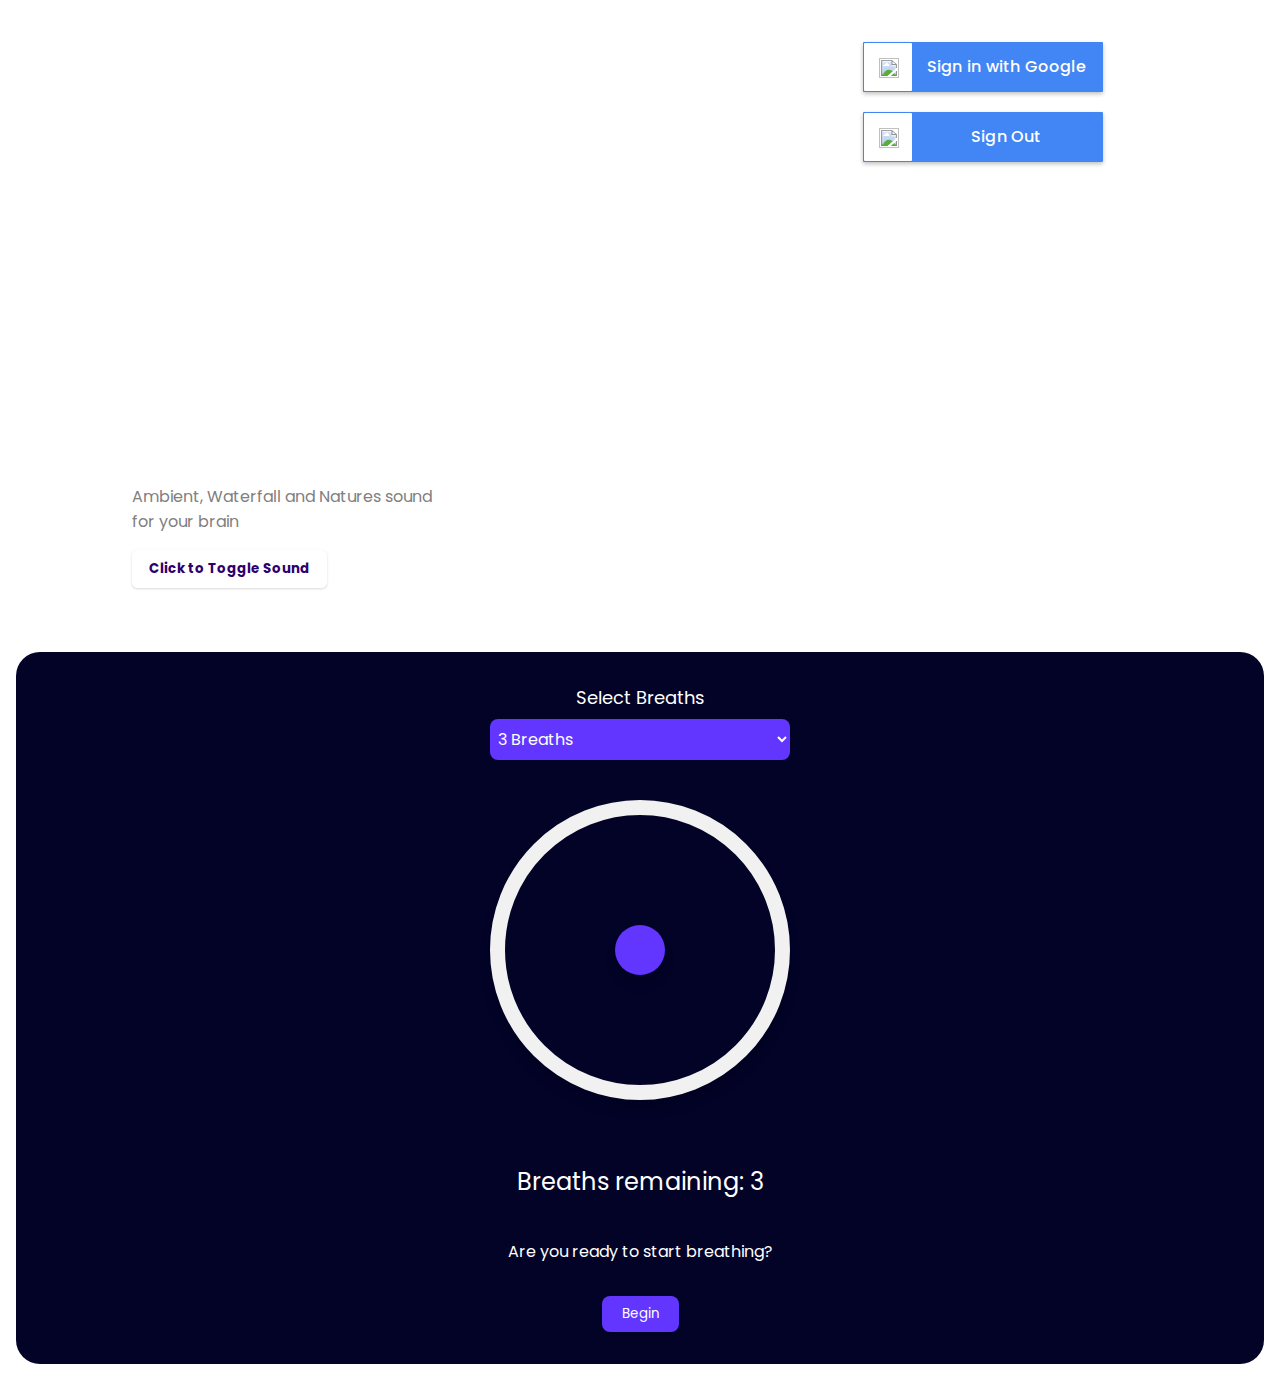
==== index.html @ 90b3713b "Second Page created" ====
<!DOCTYPE html>
<html lang="en">
  <head>
    <meta charset="UTF-8" />
    <meta http-equiv="X-UA-Compatible" content="IE=edge" />
    <meta name="viewport" content="width=device-width, initial-scale=1.0" />
    <meta
      name="description"
      content="Ambient, Waterfall and Natures sound for your brain"
    />
    <title>Breathe</title>
    <link rel="stylesheet" href="app/styles/style.css" />
    <link rel="icon" href="assets/icons/icon.svg" />
    <link rel="manifest" href="manifest.json" />
    <meta name="theme-color" content="#0f0f3a" />
    <link rel="apple-touch-icon" href="assets/icons/icon.svg" />
    <script src="https://www.gstatic.com/firebasejs/8.10.0/firebase-app.js"></script>
    <script src="https://www.gstatic.com/firebasejs/8.10.0/firebase-analytics.js"></script>
    <script src="https://www.gstatic.com/firebasejs/8.10.0/firebase-auth.js"></script>
    <script>
      // Your web app's Firebase configuration
      // For Firebase JS SDK v7.20.0 and later, measurementId is optional
      var firebaseConfig = {
        apiKey: "AIzaSyBHoeSOfB8GArspz6Lk-iRymyJ_fYIL01A",
        authDomain: "breathe-926c8.firebaseapp.com",
        projectId: "breathe-926c8",
        storageBucket: "breathe-926c8.appspot.com",
        messagingSenderId: "638220003925",
        appId: "1:638220003925:web:3ef1ab0aae4abaedb802dc",
        measurementId: "G-1J683N2RDG",
      };
      // Initialize Firebase
      firebase.initializeApp(firebaseConfig);
      firebase.analytics();
    </script>
  </head>
  <body>
    <section id="vanta-canvas-1"></section>
    <header>
      <nav>
        <ul>
          <div class="nav-logo">
            <li>
              <a href="index.html">
                <img id="logo-img" src="assets/icons/icon.svg" alt="" />
                <span id="logo"> Breathe </span>
              </a>
            </li>
          </div>
          <div class="nav-main" id="nav-main">
            <li><a href="index.html">Home</a></li>
            <li><a href="#">Download Web App</a></li>
            <li><a href="#">About</a></li>
          </div>
          <div class="nav-button" id="nav-button">
            <li>
              <div id="whenSignedIn" class="g-sign-in-button auth">
                <div class="content-wrapper" id="signInbtn">
                  <div class="logo-wrapper">
                    <img
                      src="https://developers.google.com/identity/images/g-logo.png"
                    />
                  </div>
                  <span class="text-container">
                    <span>Sign in with Google</span>
                  </span>
                </div>
              </div>
            </li>
            <li>
              <div id="whenSignedOut" class="g-sign-in-button">
                <div class="content-wrapper" id="signOutbtn">
                  <div class="logo-wrapper">
                    <img
                      src="https://developers.google.com/identity/images/g-logo.png"
                    />
                  </div>
                  <span class="text-container">
                    <span>Sign Out</span>
                  </span>
                </div>
              </div>
            </li>
          </div>
          <div class="nav-mobile">
            <li>
              <a href="javascript:void(0);" id="mobile"
                ><img
                  src="assets/icons/hamburger.svg"
                  id="nav-img"
                  alt="hamburger"
              /></a>
            </li>
          </div>
        </ul>
      </nav>
      <section class="hero-title" id="hero-title">
        <h1>Keep Calm and be in harmony with Breathe</h1>
        <p>Ambient, Waterfall and Natures sound for your brain</p>
          <button
            id="button1"
            type="button"
            onclick="javascript:toggleSound();"
          >
            Click to Toggle Sound
          </button>
          
        <audio id="audio" src="" loop>
        </audio>
      </section>
    </header>
    <main id="main">
      <p id='userWelcome'>  </p>
      <section class="main-breathe">
        <div class="input">
      <label>Select Breaths</label>
      <select class="breath-input">
        <option value="3">3 Breaths</option>
        <option value="5">5 Breaths</option>
        <option value="7">7 Breaths</option>
      </select>
    </div>
    <div class="circle-wrap">
      <div class="circle-outline"></div>
      <div class="circle-progress"></div>
    </div>
    <p class="breaths">Breaths remaining: <span class="breaths-text">3</span></p>
    <p class="instructions">Are you ready to start breathing?</p>
    <button class="start">Begin</button>
      </section>
    </main>
    <script src="app/js/app.js"></script>

    <script src="https://cdn.jsdelivr.net/npm/three@0.131.3/build/three.min.js"></script>
    <script
      src="https://cdnjs.cloudflare.com/ajax/libs/vanta/0.5.21/vanta.halo.min.js"
      integrity="sha512-gPRGPaui476r3yjwnkPfJbQYj3PF+1Mg4NLXyBbIaI7KRAGH8oypZnC0PeZ5JpgbaOO20IpVCiGCS3VYinjkqg=="
      crossorigin="anonymous"
      referrerpolicy="no-referrer"
    ></script>
    <script src="three.r119.min.js"></script>
    <script src="vanta.halo.min.js"></script>
    <script src="app/js/auth.js"></script>
    <script>
      function myFunction(x) {
        if (x.matches) {
          // If media query matches
          document.body.style.backgroundColor = VANTA.HALO({
            el: "#vanta-canvas-1",
            mouseControls: true,
            touchControls: true,
            gyroControls: true,
            minHeight: 200.0,
            minWidth: 200.0,
            baseColor: 0x3a3aff,
            backgroundColor: 0xf0f3a,
            amplitudeFactor: 0.25,
            xOffset: 0,
            yOffset: -0.25,
            size: 0.85,
          });
        } else {
          document.body.style.backgroundColor = VANTA.HALO({
            el: "#vanta-canvas-1",
            mouseControls: true,
            touchControls: true,
            gyroControls: true,
            minHeight: 200.0,
            minWidth: 200.0,
            baseColor: 0x3a3aff,
            backgroundColor: 0xf0f3a,
            amplitudeFactor: 0.25,
            xOffset: 0.28,
            size: 0.85,
          });
        }
      }

      var x = window.matchMedia("(max-width: 700px)");
      myFunction(x); // Call listener function at run time
      x.addListener(myFunction); // Attach listener function on state changes
    </script>
    <script>
      if ("serviceWorker" in navigator) {
        navigator.serviceWorker.register("./service-worker.js");
      }
    </script>
    <script src="app/js/nav.js"></script>
    <script src="app/js/audio.js"></script>
    <script src="service-worker.js"></script>
  </body>
</html>
---- app/styles/style.css ----
@import url('https://fonts.googleapis.com/css2?family=Poppins:wght@200;300;400;500;600;700;800;900&display=swap');
@import url(./vanta.css);
@import url(./mobile.css);
@import url(./googleButton.css);
@import url(./main.css);

*{
  font-family: Poppins;
  padding: 0;
}

h1,h2,h3,h4,h5,h6{
  margin: 0;
}

ul{
  list-style: none;
  padding: 0;
}

button,a{
  cursor: pointer !important;
}

html,body{
  max-width: 100%;
  overflow-x: hidden;
  margin: 0;
}

nav ul{
  display: grid;
  grid-template-columns: repeat(3,1fr);
  padding: 1rem 0;
  place-items: center;
}

nav ul li{
  float: left;
}

nav ul li a{
  text-decoration: none;
  color: white;
  padding: 0 1rem;
}

#logo-img{
  position: relative;
  bottom: -.25rem;
  right: .25rem;
  font-size: 2rem;
}

#logo{
  position: relative;
  bottom: .5rem;
  font-size: 2rem;
}

#nav-button button{
  padding: 2rem;
  background: url(https://developers.google.com/identity/images/g-logo.png) center center no-repeat;
  background-size: 100% 100%;
}

.hero-title{
  display: grid;

}

.hero-title{
  display: grid;
  color: white;
  margin: 2rem 0;
  position: relative;

  place-items: start;
}

.hero-title p{
  color: gray;
}

#button1{
  padding: .5rem 1rem;
  background-color: white;
  color: #2f006d;
  border-radius: 5px;
  font-weight: bold;
  border: 1px solid white;
}


@media only screen and (max-width:856px){
    .nav-main,.nav-button{
      display: none;
    }
    nav ul{
      grid-template-columns: repeat(2,1fr);
    }
    .hero-title{
      place-items: center;
      width: 75%;
      text-align: center;
      margin: 2rem auto;
        top: 1.25rem;
    }

    .nav-logo,.nav-mobile{
      justify-self: center;
    }

    .nav-mobile{
      position: relative;
      right: -2rem;
      bottom: .25rem;
    }

    #logo-img{
      display: none;
    }
    
}

@media only screen and (min-width:857px){
    .nav-mobile{
      display: none;
    }

    

    .g-mobile{
      display: none;
    }

    .hero-title{
      position: relative;
      left: 8.25rem  ;
        top: 2rem;
    }

    .hero-title h1{
      width: 35%;
      font-size: 3rem;
    }

    .hero-title p{
      width: 25%;
    }
}
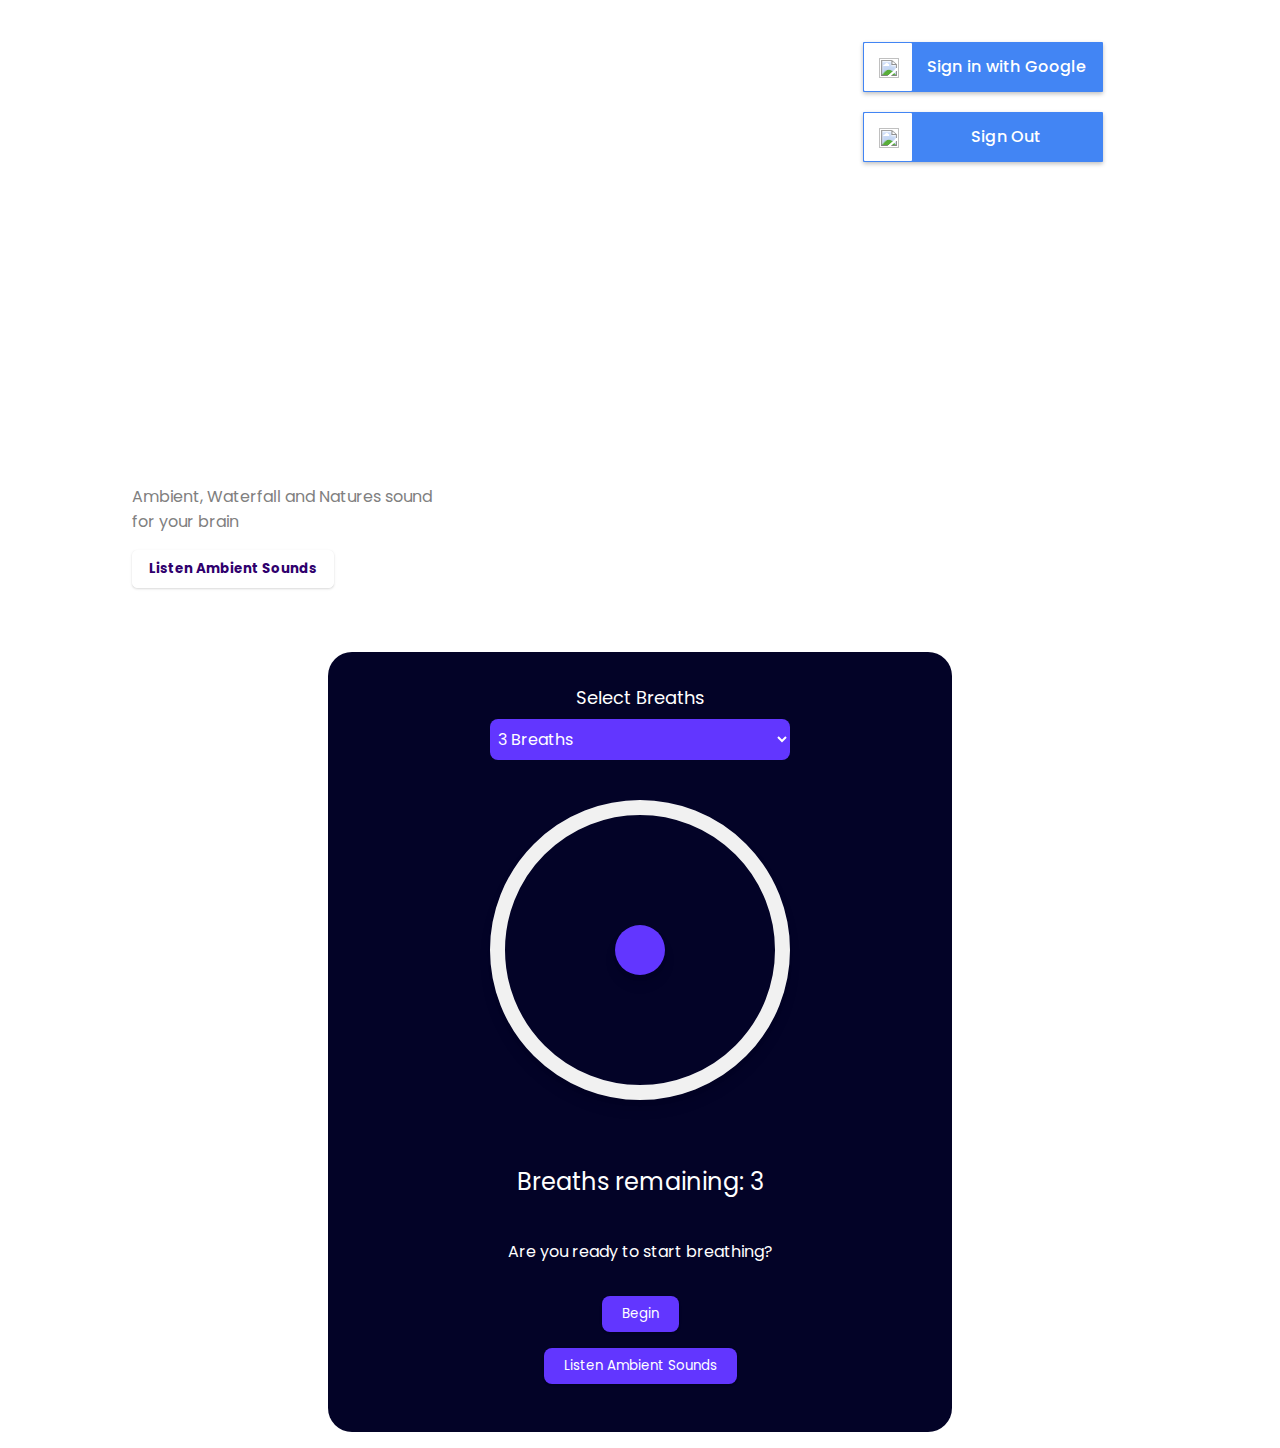
==== commit 898c34c4: "Fuck You I am fucking tired and I am gonna come back tommorow and fix that bug" ====
--- a/index.html
+++ b/index.html
@@ -68,7 +68,7 @@
               </div>
             </li>
             <li>
-              <div id="whenSignedOut" class="g-sign-in-button">
+              <div id="whenSignedOut" class=" g-sign-in-button">
                 <div class="content-wrapper" id="signOutbtn">
                   <div class="logo-wrapper">
                     <img
@@ -92,6 +92,7 @@
               /></a>
             </li>
           </div>
+          
         </ul>
       </nav>
       <section class="hero-title" id="hero-title">
@@ -102,24 +103,41 @@
             type="button"
             onclick="javascript:toggleSound();"
           >
-            Click to Toggle Sound
+            Listen Ambient Sounds
           </button>
-          
+          <div id="whenSignedIn2" class="g-sign-in-button auth">
+                <div class="content-wrapper" id="signInbtn2">
+                  <div class="logo-wrapper">
+                    <img
+                      src="https://developers.google.com/identity/images/g-logo.png"
+                    />
+                  </div>
+                  <span class="text-container">
+                    <span>Sign in with Google</span>
+                  </span>
+                </div>
+              </div>
         <audio id="audio" src="" loop>
         </audio>
       </section>
     </header>
     <main id="main">
       <p id='userWelcome'>  </p>
-      <section class="main-breathe">
+      
+      <section class="main-breathe" id="breathe">
+        
         <div class="input">
+          
       <label>Select Breaths</label>
+     
       <select class="breath-input">
         <option value="3">3 Breaths</option>
         <option value="5">5 Breaths</option>
         <option value="7">7 Breaths</option>
+        <option value="10">10 Breaths</option>
       </select>
     </div>
+    
     <div class="circle-wrap">
       <div class="circle-outline"></div>
       <div class="circle-progress"></div>
@@ -127,8 +145,18 @@
     <p class="breaths">Breaths remaining: <span class="breaths-text">3</span></p>
     <p class="instructions">Are you ready to start breathing?</p>
     <button class="start">Begin</button>
-      </section>
+   <button
+            id="button2"
+            type="button"
+            onclick="javascript:toggleSound2();"
+          >
+            Listen Ambient Sounds
+          </button>
+          
+        <audio id="audio2" src="" loop>   
+  </section>
     </main>
+    <script src="app/js/auth.js"></script>
     <script src="app/js/app.js"></script>
 
     <script src="https://cdn.jsdelivr.net/npm/three@0.131.3/build/three.min.js"></script>
@@ -140,7 +168,7 @@
     ></script>
     <script src="three.r119.min.js"></script>
     <script src="vanta.halo.min.js"></script>
-    <script src="app/js/auth.js"></script>
+    
     <script>
       function myFunction(x) {
         if (x.matches) {
--- a/app/styles/style.css
+++ b/app/styles/style.css
@@ -1,75 +1,82 @@
-@import url('https://fonts.googleapis.com/css2?family=Poppins:wght@200;300;400;500;600;700;800;900&display=swap');
+@import url("https://fonts.googleapis.com/css2?family=Poppins:wght@200;300;400;500;600;700;800;900&display=swap");
 @import url(./vanta.css);
 @import url(./mobile.css);
 @import url(./googleButton.css);
 @import url(./main.css);
 
-*{
+* {
   font-family: Poppins;
   padding: 0;
 }
 
-h1,h2,h3,h4,h5,h6{
+h1,
+h2,
+h3,
+h4,
+h5,
+h6 {
   margin: 0;
 }
 
-ul{
+ul {
   list-style: none;
   padding: 0;
 }
 
-button,a{
+button,
+a {
   cursor: pointer !important;
 }
 
-html,body{
+html,
+body {
   max-width: 100%;
   overflow-x: hidden;
   margin: 0;
 }
 
-nav ul{
+nav ul {
   display: grid;
-  grid-template-columns: repeat(3,1fr);
+  grid-template-columns: repeat(3, 1fr);
   padding: 1rem 0;
   place-items: center;
 }
 
-nav ul li{
+nav ul li {
   float: left;
 }
 
-nav ul li a{
+nav ul li a {
   text-decoration: none;
   color: white;
   padding: 0 1rem;
 }
 
-#logo-img{
+#logo-img {
   position: relative;
-  bottom: -.25rem;
-  right: .25rem;
+  bottom: -0.25rem;
+  right: 0.25rem;
   font-size: 2rem;
 }
 
-#logo{
+#logo {
   position: relative;
-  bottom: .5rem;
+  bottom: 0.5rem;
   font-size: 2rem;
 }
 
-#nav-button button{
+#nav-button button {
   padding: 2rem;
-  background: url(https://developers.google.com/identity/images/g-logo.png) center center no-repeat;
+  background: url(https://developers.google.com/identity/images/g-logo.png)
+    center center no-repeat;
   background-size: 100% 100%;
 }
 
-.hero-title{
+.hero-title {
   display: grid;
-
 }
 
-.hero-title{
+.hero-title {
   display: grid;
   color: white;
   margin: 2rem 0;
@@ -78,12 +85,12 @@
   place-items: start;
 }
 
-.hero-title p{
+.hero-title p {
   color: gray;
 }
 
-#button1{
-  padding: .5rem 1rem;
+#button1 {
+  padding: 0.5rem 1rem;
   background-color: white;
   color: #2f006d;
   border-radius: 5px;
@@ -91,61 +98,83 @@
   border: 1px solid white;
 }
 
-
-@media only screen and (max-width:856px){
-    .nav-main,.nav-button{
-      display: none;
-    }
-    nav ul{
-      grid-template-columns: repeat(2,1fr);
-    }
-    .hero-title{
-      place-items: center;
-      width: 75%;
-      text-align: center;
-      margin: 2rem auto;
-        top: 1.25rem;
-    }
-
-    .nav-logo,.nav-mobile{
-      justify-self: center;
-    }
-
-    .nav-mobile{
-      position: relative;
-      right: -2rem;
-      bottom: .25rem;
-    }
-
-    #logo-img{
-      display: none;
-    }
-    
+#button2{
+  margin: 1rem 0;
 }
 
-@media only screen and (min-width:857px){
-    .nav-mobile{
-      display: none;
-    }
+@media only screen and (max-width: 856px) {
+  .nav-main,
+  .nav-button {
+    display: none;
+  }
+  nav ul {
+    grid-template-columns: repeat(2, 1fr);
+  }
 
+  #whenSignedIn{
+    display: none;
+  }
+
+  .nav-mobile{
+    grid-column: 3;
+    position: relative;
+    bottom: .35rem;
+  }
+
+
+  .g-desktop {
+    display: none;
+  }
+
+  .hero-title {
+    place-items: center;
+    width: 75%;
+    text-align: center;
+    margin: 2rem auto;
+    bottom: 1.25rem;
+  }
+
+
+  #logo-img {
+    display: none;
+  }
+  .g-sign-out2 {
+    display: block;
+    grid-row: 1;
+    grid-column: 2;
+  }
+
+  .main-breathe{
+    width: 100%;
+  }
+}
+
+@media only screen and (min-width: 857px) {
+  .nav-mobile {
+    display: none;
+  }
+
+  #whenSignedIn2{
+    display: none;
+  }
+
+  .g-sign-out2 {
+    display: none;
     
+  }
 
-    .g-mobile{
-      display: none;
-    }
+  .hero-title {
+    position: relative;
+    left: 8.25rem;
+    top: 2rem;
+  }
 
-    .hero-title{
-      position: relative;
-      left: 8.25rem  ;
-        top: 2rem;
-    }
+  .hero-title h1 {
+    width: 35%;
+    font-size: 3rem;
+  }
 
-    .hero-title h1{
-      width: 35%;
-      font-size: 3rem;
-    }
-
-    .hero-title p{
-      width: 25%;
-    }
-}+  .hero-title p {
+    width: 25%;
+  }
+}
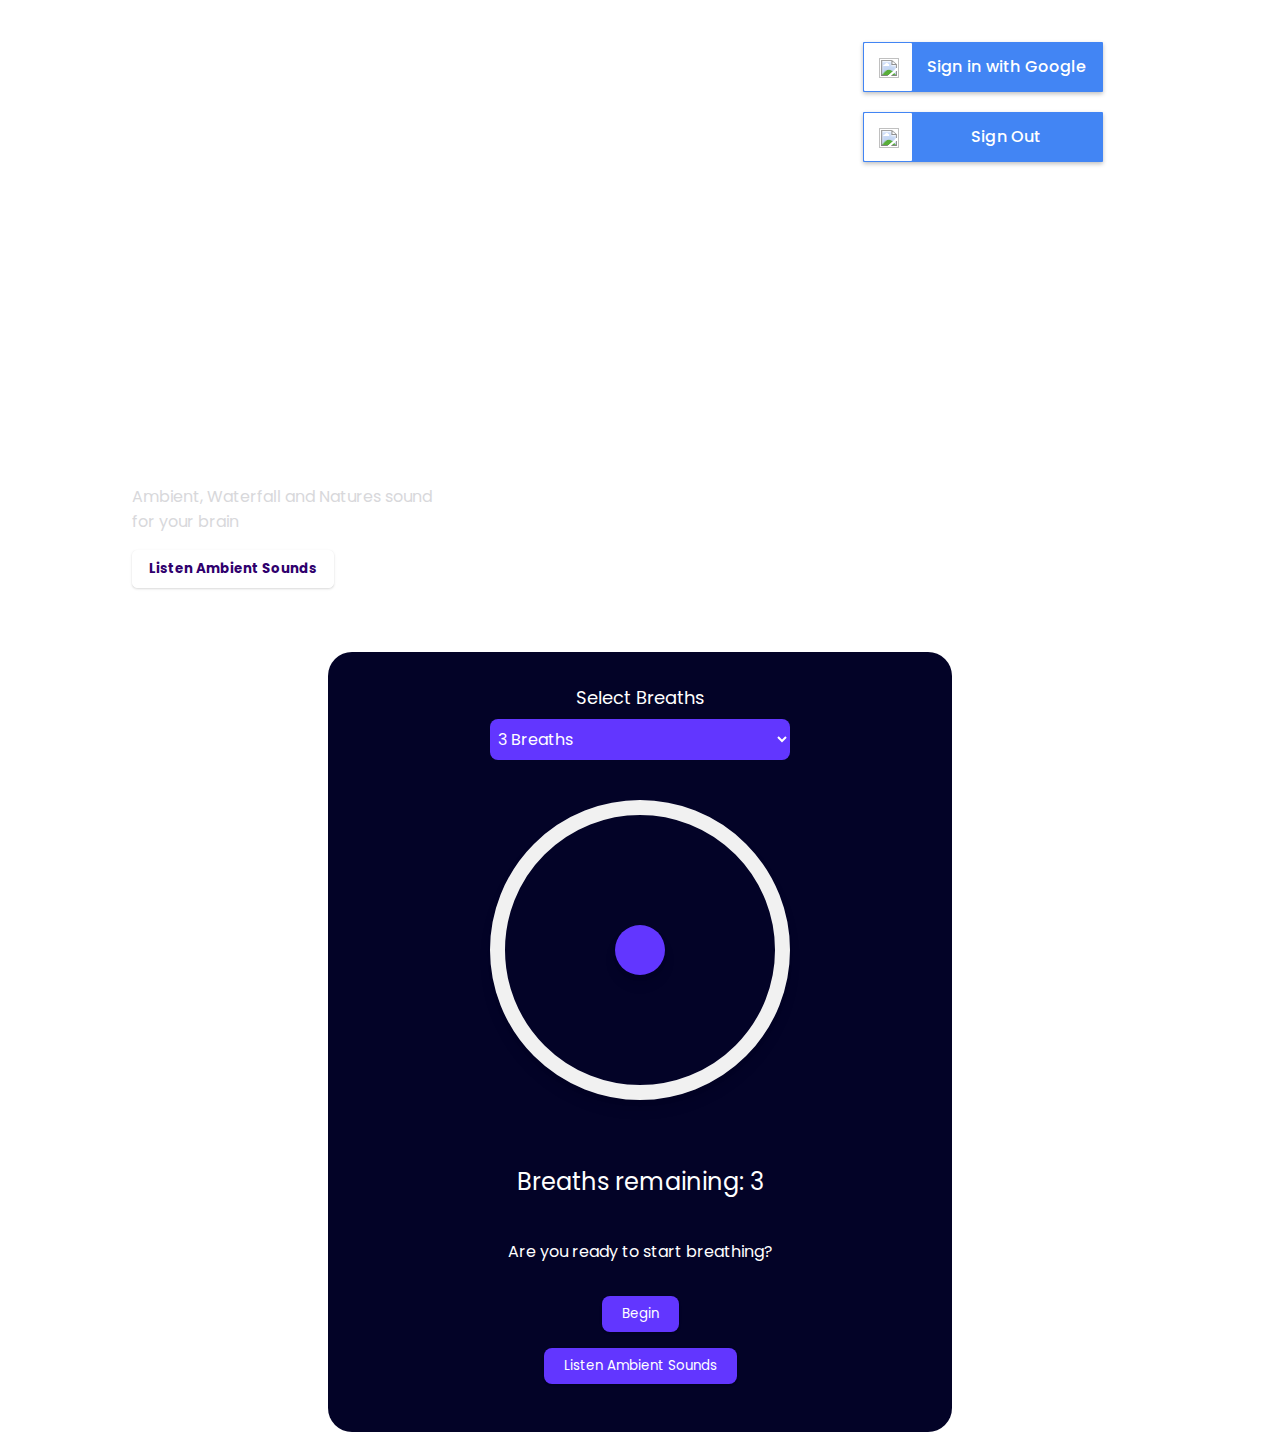
==== commit f4f39fc8: "Still there.." ====
--- a/index.html
+++ b/index.html
@@ -121,6 +121,7 @@
         </audio>
       </section>
     </header>
+
     <main id="main">
       <p id='userWelcome'>  </p>
       
--- a/app/styles/style.css
+++ b/app/styles/style.css
@@ -86,7 +86,7 @@
 }
 
 .hero-title p {
-  color: gray;
+  color: rgb(216, 216, 219);
 }
 
 #button1 {
@@ -111,10 +111,8 @@
     grid-template-columns: repeat(2, 1fr);
   }
 
-  #whenSignedIn{
-    display: none;
-  }
-
+ 
+  
   .nav-mobile{
     grid-column: 3;
     position: relative;
